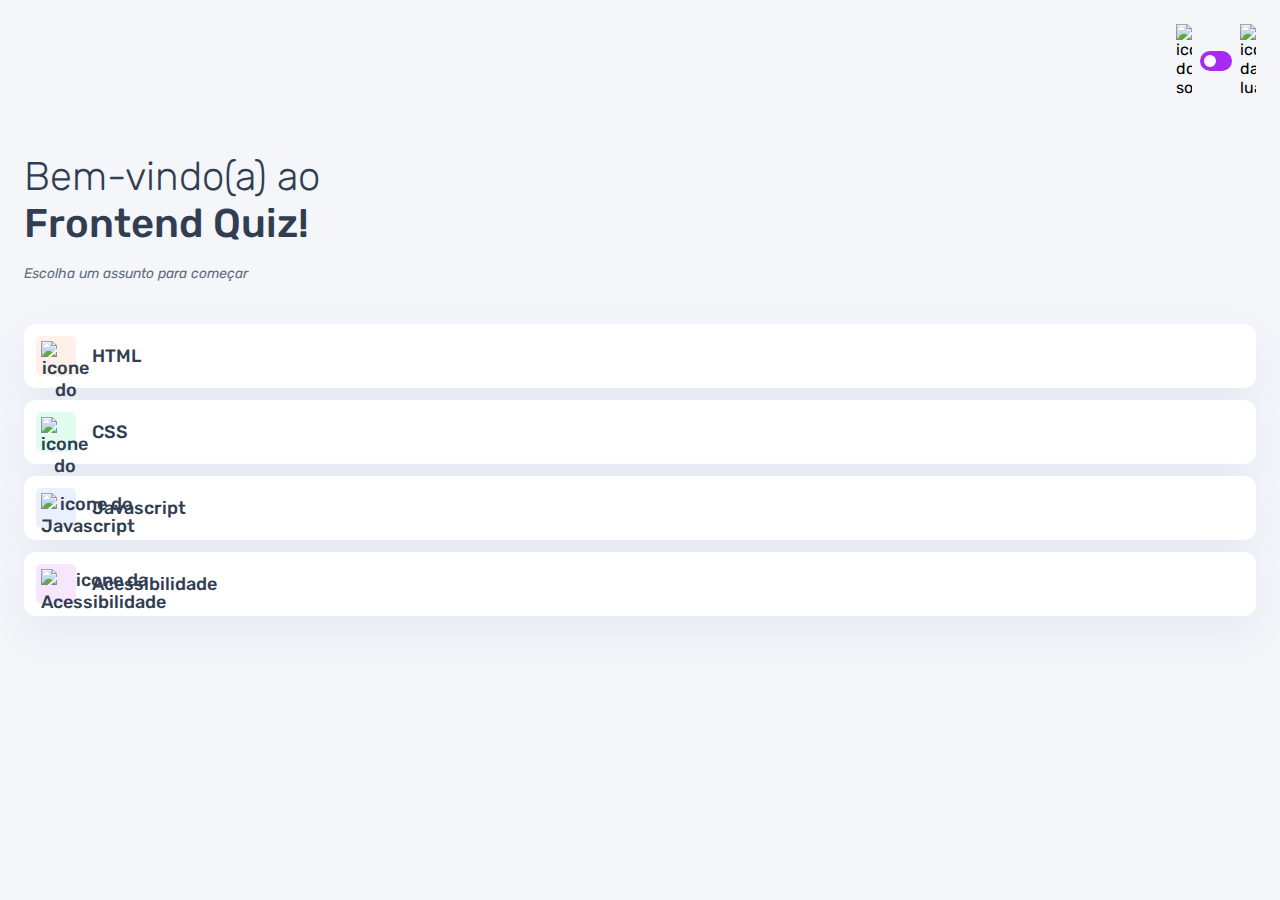
==== index.html @ b10bc31e "versao mobile finalizada" ====
<!DOCTYPE html>
<html lang="pt-BR">
<head>
    <meta charset="UTF-8">
    <meta name="viewport" content="width=device-width, initial-scale=1.0">
    <link rel="preconnect" href="https://fonts.googleapis.com">
    <link rel="preconnect" href="https://fonts.gstatic.com" crossorigin>
    <link href="https://fonts.googleapis.com/css2?family=Rubik:ital,wght@0,300..900;1,300..900&display=swap" rel="stylesheet">
    <link rel="stylesheet" href="style.css">
    <title>Quiz app</title>
</head>
<body>
    <header>
        <div class="tema">
            <img src="assets/images/icon-sun-dark.svg" alt="icone do sol">

            <button>
                <div></div>
            </button>

            <img src="assets/images/icon-moon-dark.svg" alt="icone da lua">
        </div>
    </header>

    <main>
        <section class="boas_vindas">
            <h1>Bem-vindo(a) ao <br> 
                <strong>Frontend Quiz!</strong>
            </h1>

            <p>Escolha um assunto para começar</p>
        </section>

        <section class="assuntos">
            <button class="botao_html">
                <div>
                    <img src="assets/images/icon-html.svg" alt="icone do HTML">
                </div>
                HTML
            </button>

            <button class="botao_css">
                <div>
                    <img src="assets/images/icon-css.svg" alt="icone do CSS">
                </div>
                CSS
            </button>

            <button class="botao_Javascript">
                <div>
                    <img src="assets/images/icon-js.svg" alt="icone do Javascript">
                </div>
                Javascript
            </button>

            <button class="botao_Acessibilidade">
                <div>
                    <img src="assets/images/icon-accessibility.svg" alt="icone da Acessibilidade">
                </div>
                Acessibilidade
            </button>
        </section>
    </main>
</body>
</html>
---- style.css ----
*{
    margin: 0;
    padding: 0;
    box-sizing: border-box;
    font-family: "Rubik", sans-serif;
    -webkit-font-smoothing: antialiased;
}

:root {
    --bg-color:#f4f6fa;
    --purple: #a729f5;
    --primary-text-color:#313e51;
    --secundary-text-color: #626c7f;
    --button-bg:#fff;
    --shadow: 0px 16px 40px 0px rgba(143, 160, 193, 0.14);
    --bg-html:#fff1e9;
    --bg-css:#e0fdef;
    --bg-Javascript:#ebf0ff;
    --bg-Acessibilidade:#f6e7ff;
    --white: #fff;
    --bg-mobile: url(assets/images/pattern-background-mobile-light.svg);
}

body{
    height: 100svh;
    background: var(--bg-mobile) var(--bg-color);
    background-repeat: no-repeat;
    background-size: cover;
}

header{
    padding: 16px 24px;
    display: flex;
    justify-content: flex-end;
}

.tema{
    padding: 8px 0;
    display: flex;
    align-items: center;
    gap: 8px;
}

.tema img{
    width: 16px;
}

.tema button{
    height:20px ;
    width:32px;
    background: var(--purple);
    border: 0;
    border-radius: 999px;
    padding: 4px;   
}

.tema button div{
    background: var(--white);
    width: 12px;
    height: 12px;
    border-radius: 999px;
}

main{
    padding: 32px 24px;
}

.boas_vindas{
    margin-bottom: 40px;
}

.boas_vindas h1{
    font-size: 40px;
    font-weight: 300;
    color: var(--primary-text-color);
    margin-bottom: 16px;
}

.boas_vindas h1 strong{
    font-weight: 500;
}

.boas_vindas p{
    color: var(--secundary-text-color);
    font-size: 14px;
    line-height: 150%;
    font-style: italic;
}

.assuntos{
    display: flex;
    flex-direction: column;
    gap: 12px;
}

.assuntos button{
    border: none;
    background: var(--button-bg);
    display: flex;
    align-items: center;
    gap: 16px;
    padding: 12px;
    border-radius: 12px;
    box-shadow: var(--shadow);
    font-size: 18px;
    font-weight: 500;
    color: var(--primary-text-color);
}

.assuntos button div{
    width: 40px;
    height: 40px;
    padding: 5px;
    border-radius: 5px;
}

.assuntos button img{
    width: 100%;
}

.botao_html div{
    background: var(--bg-html);
}

.botao_css div{
    background: var(--bg-css);
}
.botao_Javascript div{
    background: var(--bg-Javascript);
}
.botao_Acessibilidade div{
    background: var(--bg-Acessibilidade);
}
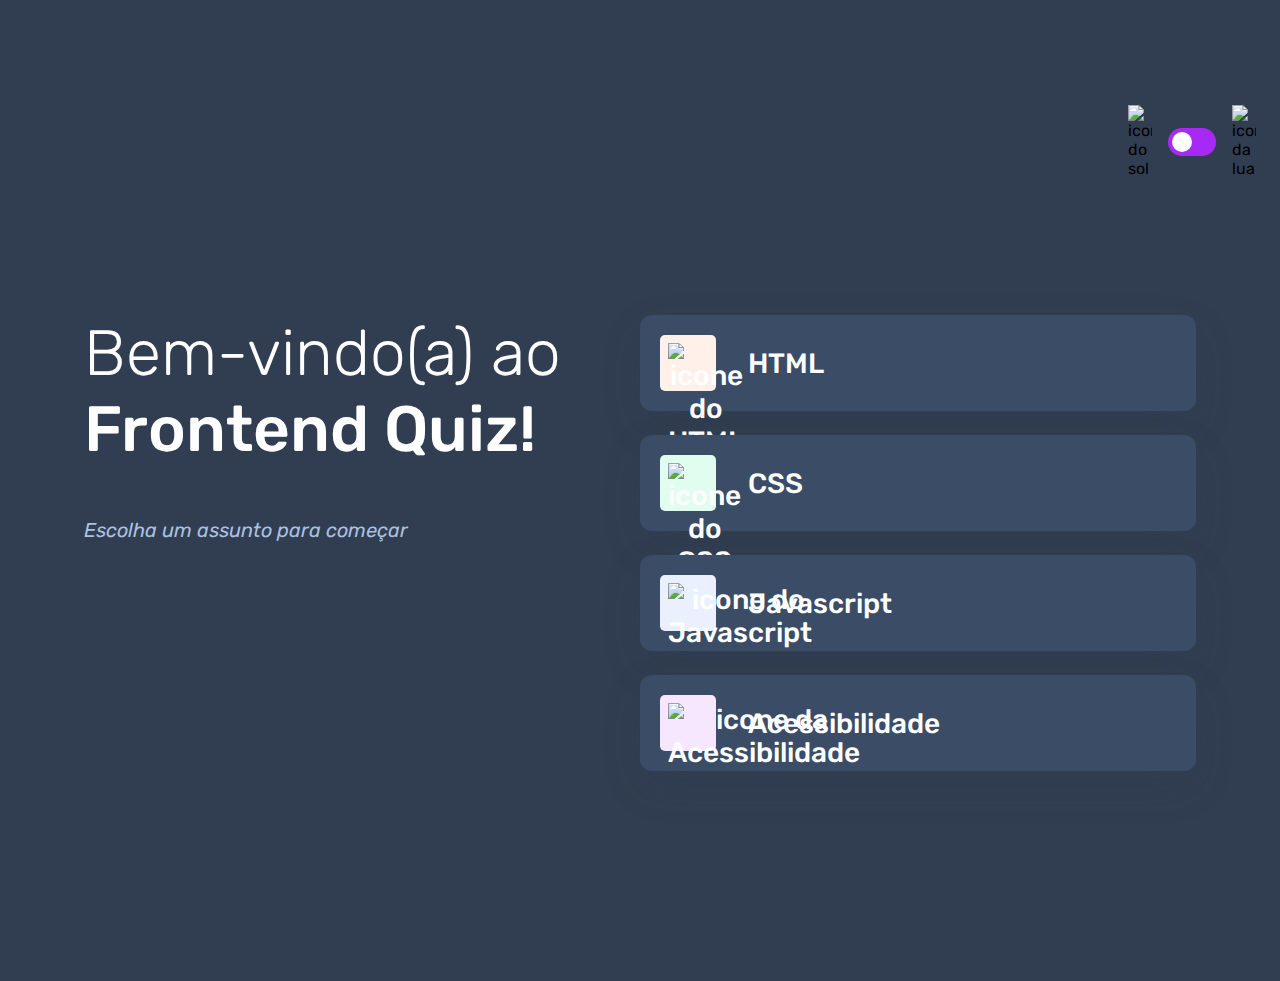
==== commit a29ce899: "adptação das cores para o tema escuro" ====
--- a/index.html
+++ b/index.html
@@ -9,7 +9,7 @@
     <link rel="stylesheet" href="style.css">
     <title>Quiz app</title>
 </head>
-<body>
+<body class="escuro">
     <header>
         <div class="tema">
             <img src="assets/images/icon-sun-dark.svg" alt="icone do sol">
--- a/style.css
+++ b/style.css
@@ -19,6 +19,17 @@
     --bg-Acessibilidade:#f6e7ff;
     --white: #fff;
     --bg-mobile: url(assets/images/pattern-background-mobile-light.svg);
+    --bg-desktop: url(assets/images/pattern-background-desktop-light.svg);
+}
+
+body.escuro{
+    --bg-color:#313e51;
+    --bg-mobile: url(assets/images/pattern-background-mobile-dark.svg);
+    --bg-desktop: url(assets/images/pattern-background-desktop-dark.svg);
+    --primary-text-color:#fff;
+    --secundary-text-color: #abc1e1;
+    --button-bg:#3b4d66;
+    --shadow: 0px 16px 40px 0px rgba(49, 62, 81, 0.14);
 }
 
 body{
@@ -130,4 +141,70 @@
 }
 .botao_Acessibilidade div{
     background: var(--bg-Acessibilidade);
-}+}
+
+@media(min-width: 1100px){
+    body{
+        background: var(--bg-desktop) var(--bg-color);
+        background-size: cover;
+        background-repeat: no-repeat;
+    }
+
+    header{
+        margin-block: 81px;
+    }
+
+    .tema{
+        gap: 16px;
+    }
+
+    .tema img{
+        width: 24px;
+    }
+
+    .tema button{
+        width: 48px;
+        height: 28px;
+    }
+
+    .tema button div{
+        width: 20px;
+        height: 20px;
+    }
+
+    main{
+        display: flex;
+        max-width: 1160px;
+        margin-inline: auto;
+    }
+
+    section{
+        width: 100%;
+
+    }
+
+    .boas_vindas h1{
+        font-size: 64px;
+        margin-bottom: 48px;
+    }
+
+    .boas_vindas p{
+        font-size: 20px;
+    }
+
+    .assuntos{
+        gap: 24px;
+    }
+
+    .assuntos button{
+        font-size: 28px;
+        padding: 20px;
+        gap: 32px;
+    }
+
+    .assuntos button div{
+        width: 56px;
+        height: 56px;
+        padding: 8px;
+    }
+}
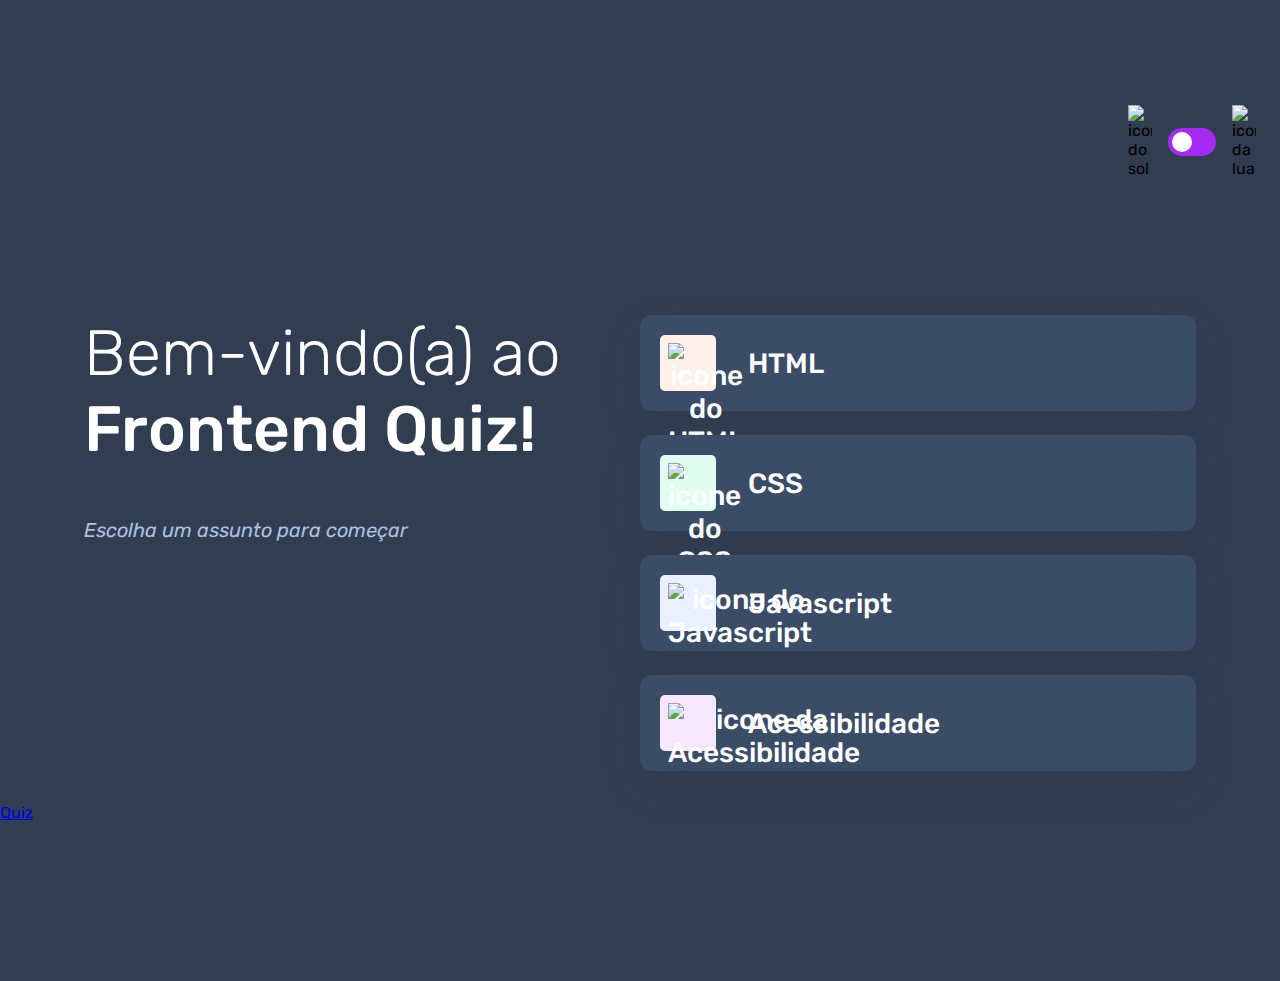
==== commit b3f5c652: "criação da pagina do quiz" ====
--- a/index.html
+++ b/index.html
@@ -61,5 +61,7 @@
             </button>
         </section>
     </main>
+
+    <a href="pages/quiz/quiz.html">Quiz</a>
 </body>
 </html>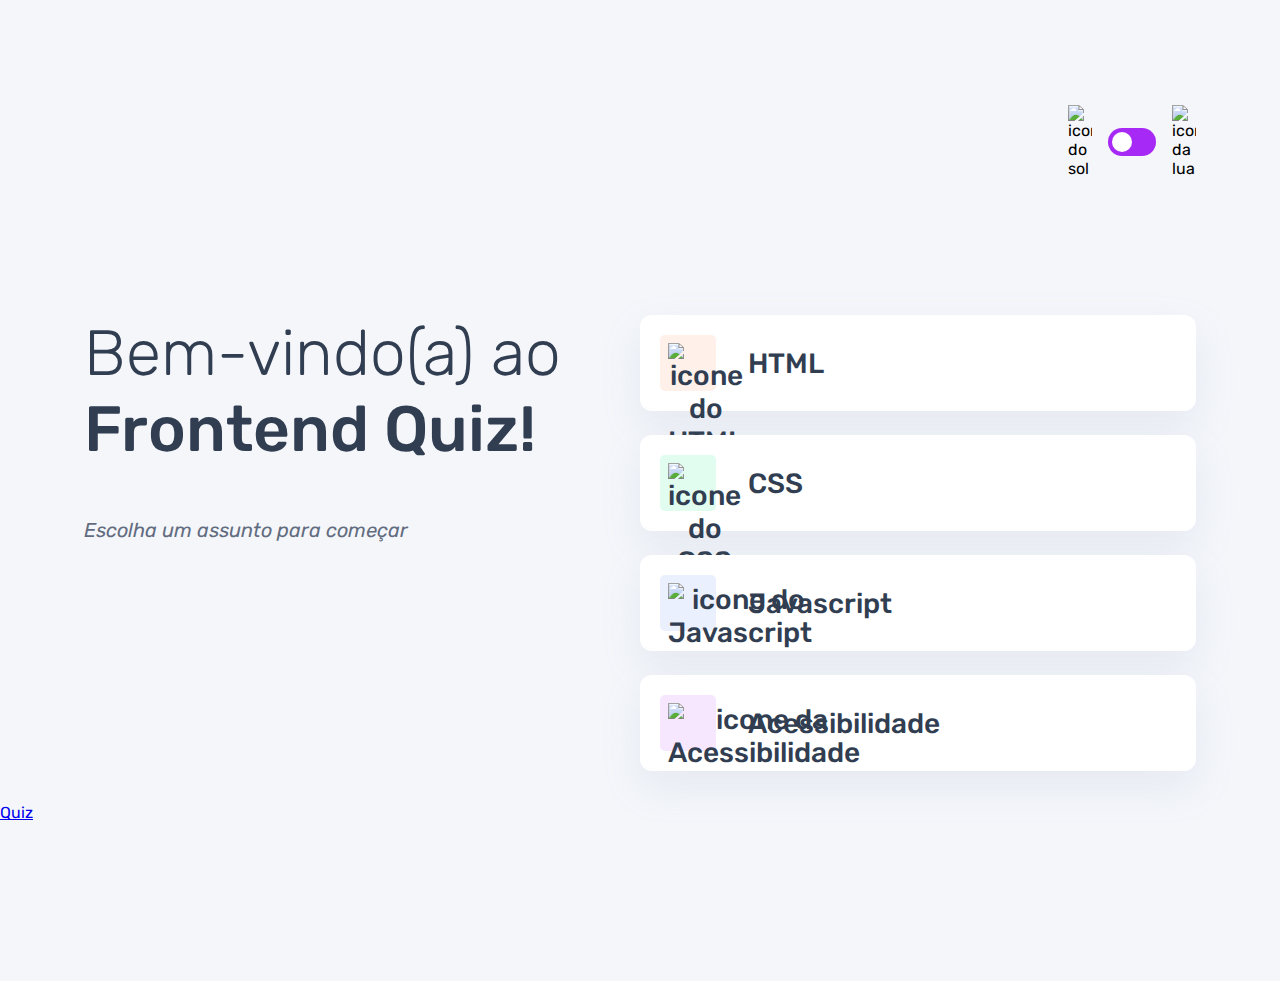
==== commit 6dafcdd8: "primeiros ajustes do tema no javascript" ====
--- a/index.html
+++ b/index.html
@@ -7,9 +7,10 @@
     <link rel="preconnect" href="https://fonts.gstatic.com" crossorigin>
     <link href="https://fonts.googleapis.com/css2?family=Rubik:ital,wght@0,300..900;1,300..900&display=swap" rel="stylesheet">
     <link rel="stylesheet" href="style.css">
+    <script src="script.js" defer></script>
     <title>Quiz app</title>
 </head>
-<body class="escuro">
+<body>
     <header>
         <div class="tema">
             <img src="assets/images/icon-sun-dark.svg" alt="icone do sol">
--- a/style.css
+++ b/style.css
@@ -43,6 +43,8 @@
     padding: 16px 24px;
     display: flex;
     justify-content: flex-end;
+    max-width: 1160px;
+    margin-inline: auto;
 }
 
 .tema{
@@ -63,6 +65,7 @@
     border: 0;
     border-radius: 999px;
     padding: 4px;   
+    display: flex;
 }
 
 .tema button div{
@@ -143,6 +146,10 @@
     background: var(--bg-Acessibilidade);
 }
 
+.alternativas input{
+    display: none;
+}
+
 @media(min-width: 1100px){
     body{
         background: var(--bg-desktop) var(--bg-color);
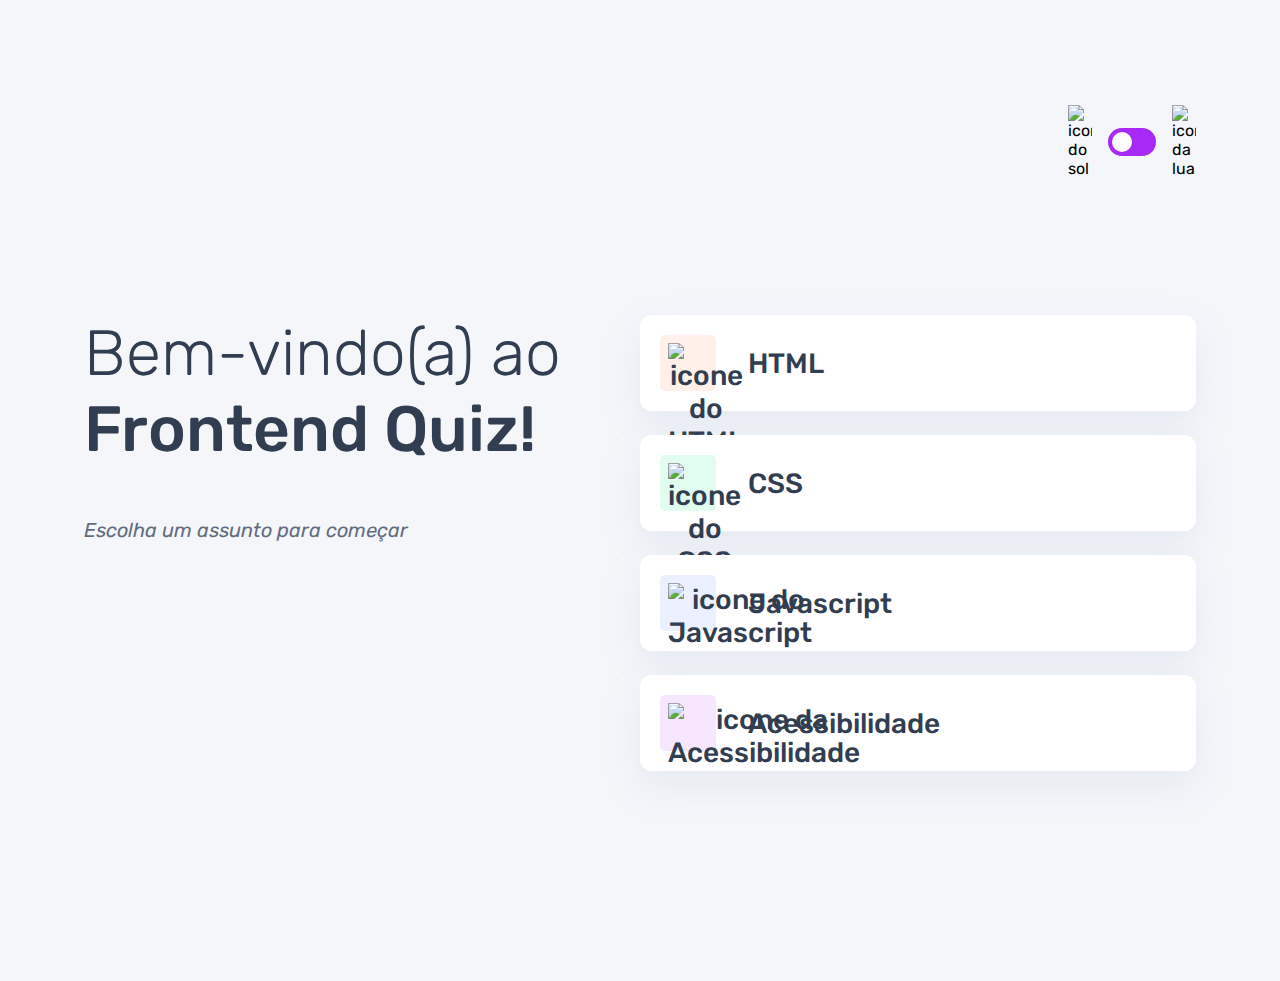
==== commit dcca0d25: "adicionada a função para escolher o tema do quiz.html" ====
--- a/index.html
+++ b/index.html
@@ -7,7 +7,7 @@
     <link rel="preconnect" href="https://fonts.gstatic.com" crossorigin>
     <link href="https://fonts.googleapis.com/css2?family=Rubik:ital,wght@0,300..900;1,300..900&display=swap" rel="stylesheet">
     <link rel="stylesheet" href="style.css">
-    <script src="script.js" defer></script>
+    <script src="script.js" type="module" defer></script>
     <title>Quiz app</title>
 </head>
 <body>
@@ -62,7 +62,5 @@
             </button>
         </section>
     </main>
-
-    <a href="pages/quiz/quiz.html">Quiz</a>
 </body>
 </html>--- a/style.css
+++ b/style.css
@@ -66,6 +66,7 @@
     border-radius: 999px;
     padding: 4px;   
     display: flex;
+    cursor: pointer;
 }
 
 .tema button div{
@@ -119,6 +120,7 @@
     font-size: 18px;
     font-weight: 500;
     color: var(--primary-text-color);
+    cursor: pointer;
 }
 
 .assuntos button div{
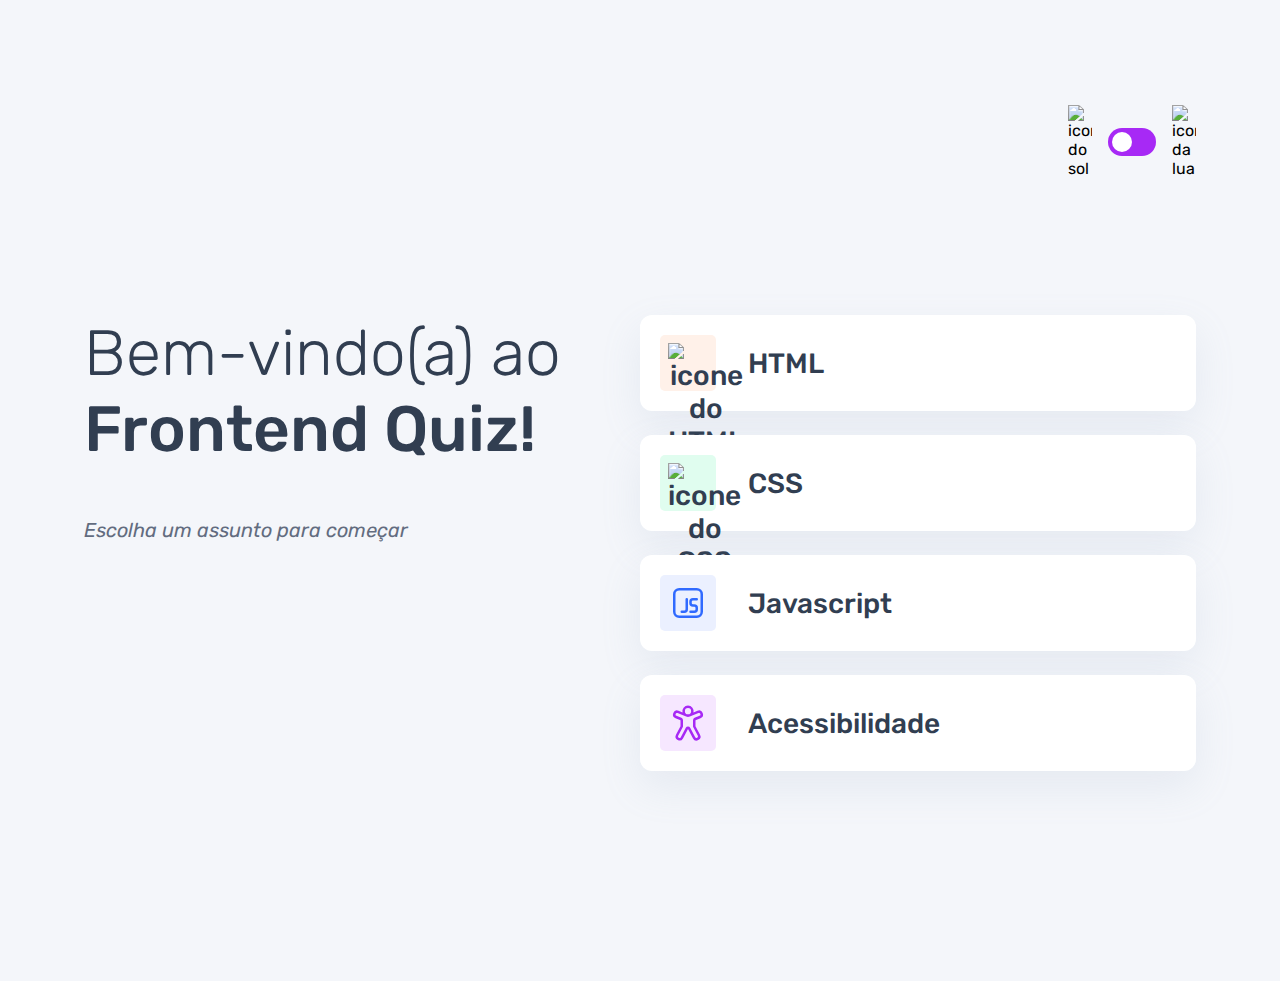
==== commit a3f04777: "alteração dinamica do assunto da pagina" ====
--- a/index.html
+++ b/index.html
@@ -49,14 +49,14 @@
 
             <button class="botao_Javascript">
                 <div>
-                    <img src="assets/images/icon-js.svg" alt="icone do Javascript">
+                    <img src="assets/images/icon-javascript.svg" alt="icone do Javascript">
                 </div>
                 Javascript
             </button>
 
             <button class="botao_Acessibilidade">
                 <div>
-                    <img src="assets/images/icon-accessibility.svg" alt="icone da Acessibilidade">
+                    <img src="assets/images/icon-acessibilidade.svg" alt="icone da Acessibilidade">
                 </div>
                 Acessibilidade
             </button>
